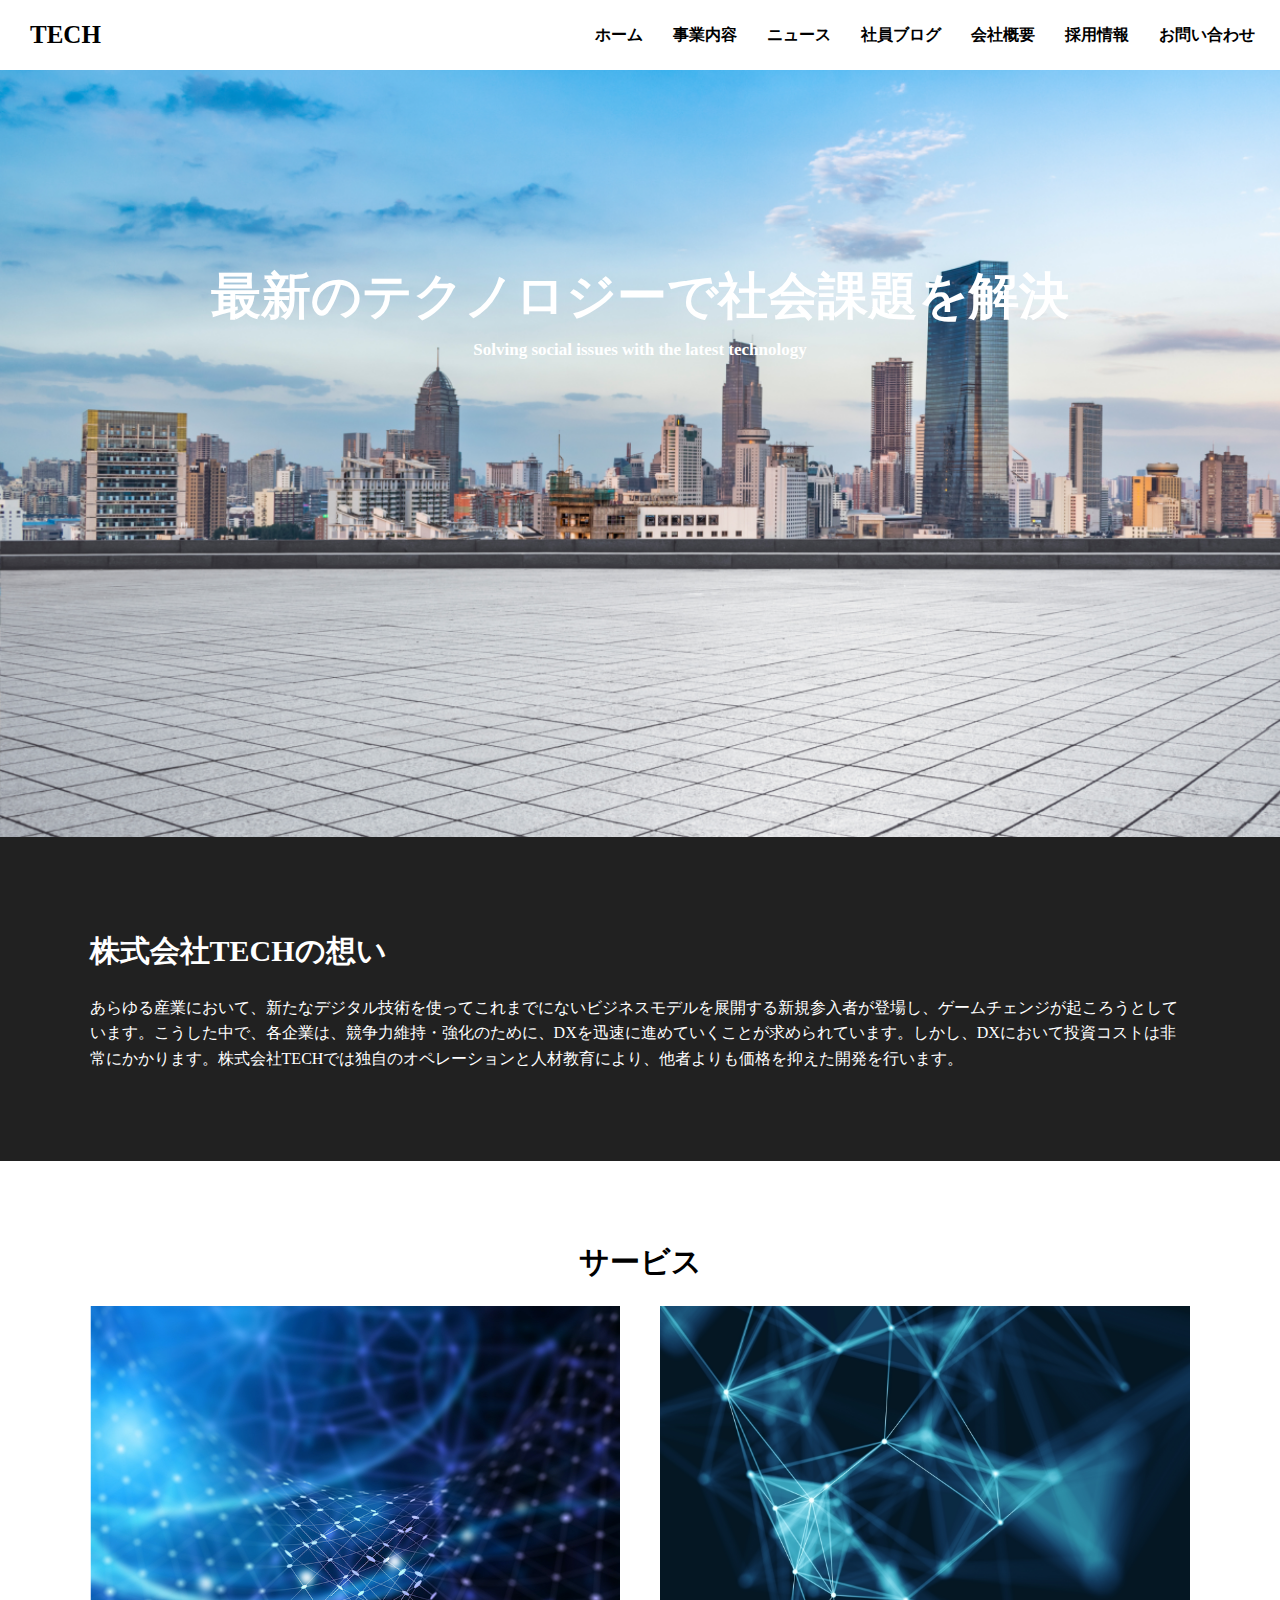
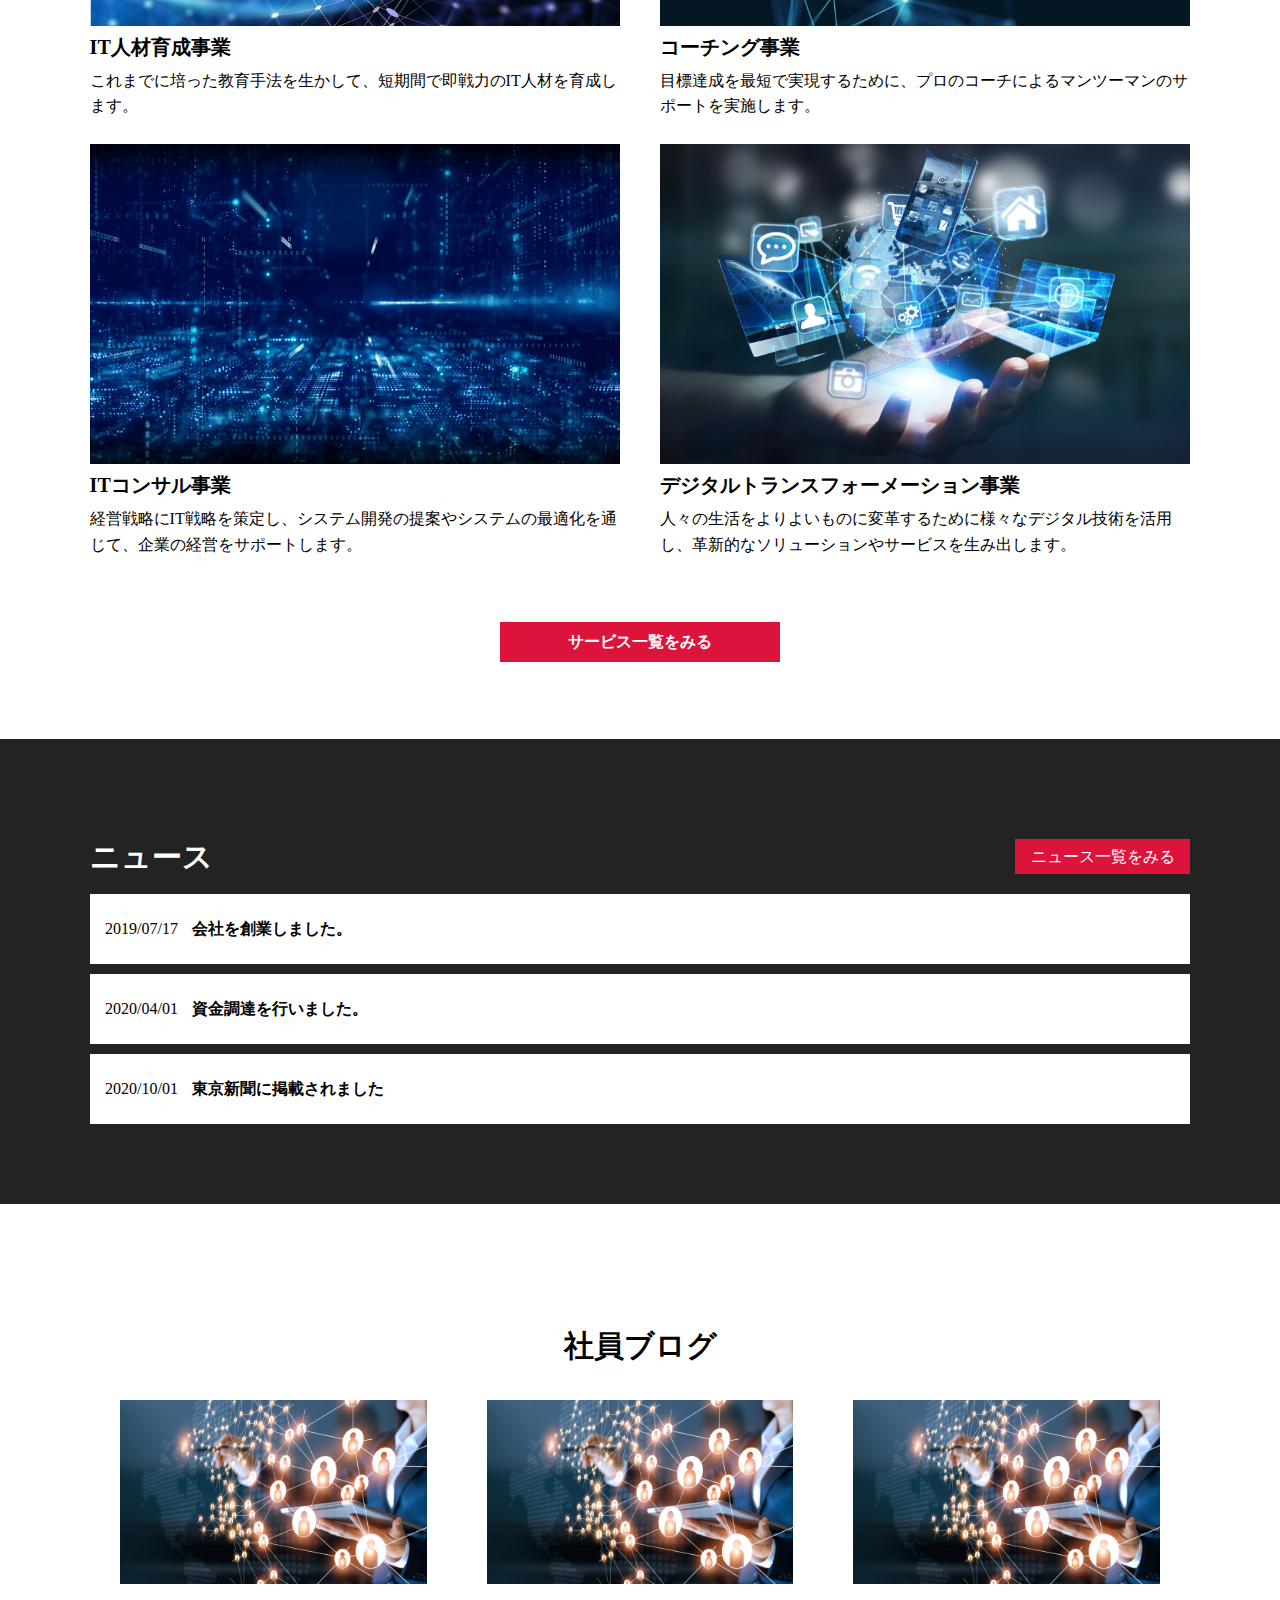
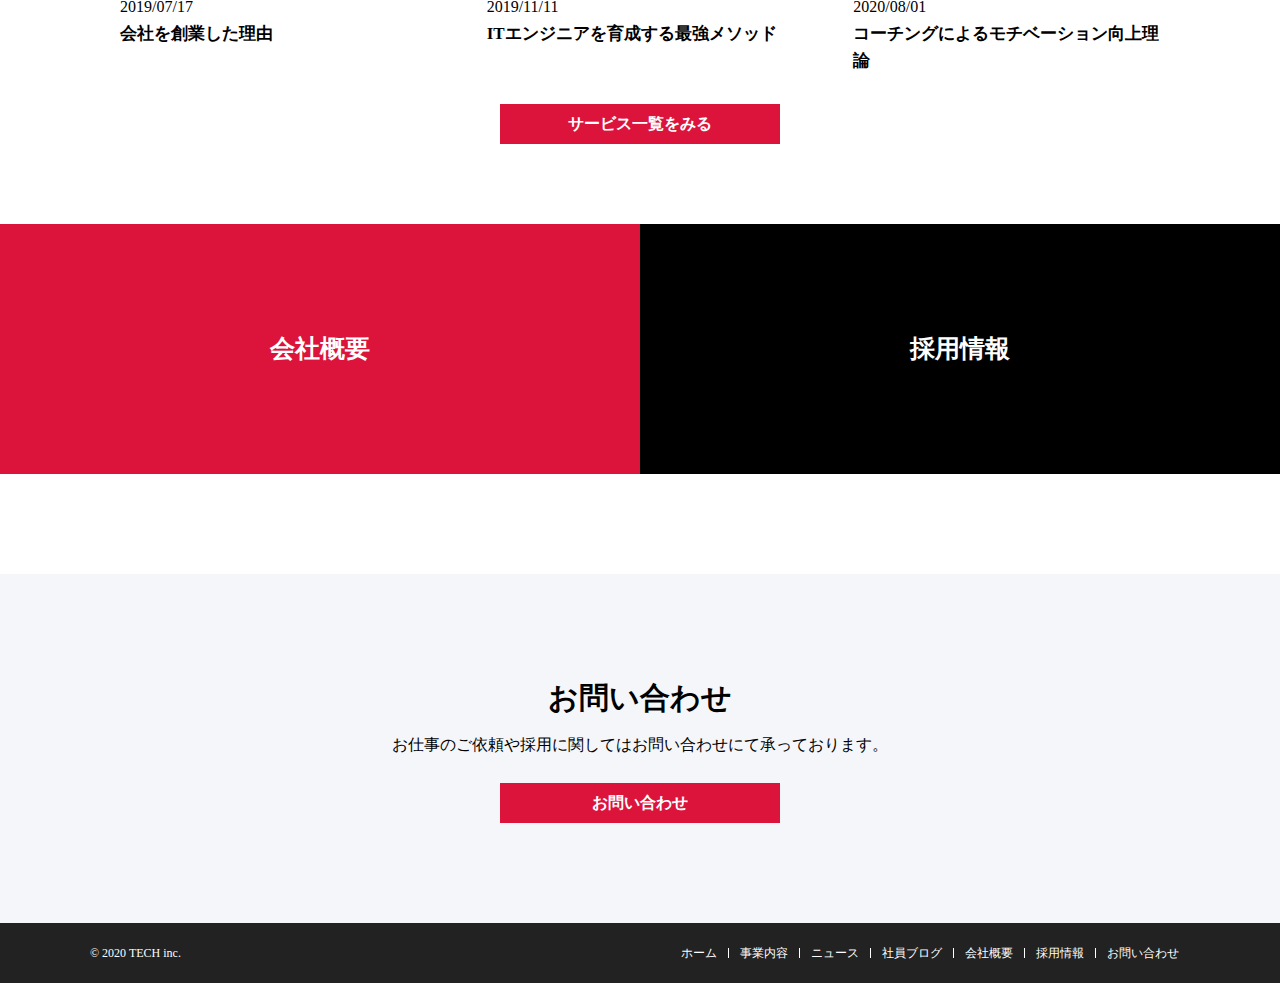
==== index.html @ 94af43d6 "first" ====
<!DOCTYPE html>
<html lang="ja">
<head>
  <meta charset="UTF-8">
  <meta http-equiv="X-UA-Compatible" content="IE=edge">
  <meta name="viewport" content="width=device-width, initial-scale=1.0">
  <title>Document</title>
  <link rel="stylesheet" href="css/index.css">
</head>
<body>
  <div id="firstview">
  <header id="topheader">
    <nav class="topheader-navi">
    <h2 class="topheader-name"><a href="index.html">TECH</a></h2>
    <ul class="topheader-list">
      <li><a href="index.html">ホーム</a></li>
      <li><a href="service.html">事業内容</a></li>
      <li><a href="news.html">ニュース</a></li>
      <li><a href="blog.html">社員ブログ</a></li>
      <li><a href="company.html">会社概要</a></li>
      <li><a href="recruit.html">採用情報</a></li>
      <li><a href="contact.html">お問い合わせ</a></li>
    </ul>
    </nav>
  </header>
  <div id="eyecatch">
    <h1 class="eyecatch-catchcopy">最新のテクノロジーで社会課題を解決
    </h1>
    <h3 class="eyecatch-catchcopyenglish">Solving social issues with the latest technology</h3>
  </div>
  </div>
  <div id="concept">
    <h1 class="concept-title">株式会社TECHの想い</h1>
    <p class="concept-detail">あらゆる産業において、新たなデジタル技術を使ってこれまでにないビジネスモデルを展開する新規参入者が登場し、ゲームチェンジが起ころうとしています。こうした中で、各企業は、競争力維持・強化のために、DXを迅速に進めていくことが求められています。しかし、DXにおいて投資コストは非常にかかります。株式会社TECHでは独自のオペレーションと人材教育により、他者よりも価格を抑えた開発を行います。</p>
  </div>
  <div id="service">
    <p class="servicetitle">サービス</p>
    <div class="service">
    <div class="service1">
      <div class="service-image service-image_first">
        <img src="img/service1.png">
        </div>
      <h2 class="service-topic">IT人材育成事業</h2>
      <p class="service-detail">これまでに培った教育手法を生かして、短期間で即戦力のIT人材を育成します。</p>
    </div>
    <div class="service1">
      <div class="service-image service-image_second">
        <img src="img/service2.png">
      </div>
      <h2 class="service-topic">コーチング事業</h2>
      <p class="sercie-detail">目標達成を最短で実現するために、プロのコーチによるマンツーマンのサポートを実施します。</p>
    </div>
   </div>
    <div class="serviceⅡ">
    <div class="service1">
      <div class="service-image service-image_third">
        <img src="img/service3.png">
      </div>
      <h2 class="service-topic">ITコンサル事業</h2>
      <p class="service-detail">
        経営戦略にIT戦略を策定し、システム開発の提案やシステムの最適化を通じて、企業の経営をサポートします。
      </p>
    </div>
    <div class="service1">
      <div class="service-image service-image_fourth">
        <img src="img/service4.png">
      </div>
      <h2 class="service-topic">デジタルトランスフォーメーション事業</h2>
      <p class="service-detail">
        人々の生活をよりよいものに変革するために様々なデジタル技術を活用し、革新的なソリューションやサービスを生み出します。
      </p>
    </div>
    </div>
    <a href="service.html"><div class="button service-button">
      サービス一覧をみる
    </div></a>
  </div>
  <div id="news">
    <div class="news-top">
      <h2 class="news-title">ニュース</h2>
      <a href="news.html"><div class="news-button">
        ニュース一覧をみる
      </div></a>
    </div>
    <a href="index.html"><div class="news-contents news-contents_first">
      <p class="contents-date">2019/07/17</p>
      <p class="contents-detail">会社を創業しました。</p>
    </div></a>
    <a href="index.html"><div class="news-contents news-contents_second">
      <p class="contents-date">2020/04/01</p>
      <p class="contents-detail">資金調達を行いました。</p>
    </div></a>
    <a href="index.html"><div class="news-contents news-contents_third">
      <p class="contents-date">2020/10/01</p>
      <p class="contents-detail">東京新聞に掲載されました</p>
    </div></a>
  </div>
  <div id="blog">
    <h1 class="blog-title">社員ブログ</h1>
    <div class="blog-contents-parent">
    <div class="blog-contents">
      <div class="blog-contents-image">
        <a href="index.html">
        <img src="img/blog.png">
      </a></div>
      <p class="blog-contents-date">2019/07/17</p>
      <h2 class="blog-contents-topic"><a href="index.html">会社を創業した理由</a></h2>
    </div>
    <div class="blog-contents">
      <div class="blog-contents-image">
        <a href="index.html">
          <img src="img/blog.png"></a>
      </div>
      <p class="blog-contents-date">2019/11/11</p>
      <h2 class="blog-contents-topic"><a href="index.html">ITエンジニアを育成する最強メソッド</a></h2>
    </div>
    <div class="blog-contents">
      <div class="blog-contents-image">
        <a href="index.html">
          <img src="img/blog.png"></a>
      </div>
      <p class="blog-contents-date">2020/08/01</p>
      <h2 class="blog-contents-topic"><a href="index.html">コーチングによるモチベーション向上理論</a></h2>
    </div>
    </div>
    <a href="blog.html"><div class="button blog-button">サービス一覧をみる</div></a>
  </div>
  <div id="morelink">
    <a href="company.html">
      <div class="morelink-company">
        <h1 class="morelink-topic">会社概要</h1>
      </div>
    </a>
    <a href="recruit.html">
      <div class="morelink-recruit">
        <h1 class="morelink-topic">採用情報</h1>
      </div>
    </a>
  </div>
  <div id="contact">
    <h1 class="contact-topic">お問い合わせ</h1>
    <p class="contact-detail">お仕事のご依頼や採用に関してはお問い合わせにて承っております。</p>
    <a href="contact.html">
      <div class="button contact-button">お問い合わせ</div>
    </a>
  </div>
  <header id="botheader">
    <p class="botheader-name">© 2020 TECH inc.</p>
    <ul class="botheader-list">
      <li><a href="index.html">ホーム</a></li>
      <li><a href="service.html">事業内容</a></li>
      <li><a href="news.html">ニュース</a></li>
      <li><a href="blog.html">社員ブログ</a></li>
      <li><a href="company.html">会社概要</a></li>
      <li><a href="recruit.html">採用情報</a></li>
      <li><a href="contact.html">お問い合わせ</a></li>
    </ul>
  </header>
  <div id="humburger">
    <span class="line1"></span>
    <span class="line2"></span>
    <span class="line3"></span>
  </div>
  
</body>
</html>
---- css/index.css ----
@charset "UTF-8";

/*
html5doctor.com Reset Stylesheet
v1.6.1
Last Updated: 2010-09-17
Author: Richard Clark - http://richclarkdesign.com
Twitter: @rich_clark
*/

html,
body,
div,
span,
object,
iframe,
h1,
h2,
h3,
h4,
h5,
h6,
p,
blockquote,
pre,
abbr,
address,
cite,
code,
del,
dfn,
em,
img,
ins,
kbd,
q,
samp,
small,
strong,
sub,
sup,
var,
b,
i,
dl,
dt,
dd,
ol,
ul,
li,
fieldset,
form,
label,
legend,
table,
caption,
tbody,
tfoot,
thead,
tr,
th,
td,
article,
aside,
canvas,
details,
figcaption,
figure,
footer,
header,
hgroup,
menu,
nav,
section,
summary,
time,
mark,
audio,
video {
  margin: 0;
  padding: 0;
  border: 0;
  outline: 0;
  font-size: 100%;
  vertical-align: baseline;
  background: transparent;
}

body {
  line-height: 1.6;
}

article,
aside,
details,
figcaption,
figure,
footer,
header,
hgroup,
menu,
nav,
section {
  display: block;
}

nav ul {
  list-style: none;
}

blockquote,
q {
  quotes: none;
}

blockquote:before,
blockquote:after,
q:before,
q:after {
  content: "";
  content: none;
}

a {
  margin: 0;
  padding: 0;
  font-size: 100%;
  vertical-align: baseline;
  background: transparent;
}

/* change colours to suit your needs */
ins {
  background-color: #ff9;
  color: #000;
  text-decoration: none;
}

/* change colours to suit your needs */
mark {
  background-color: #ff9;
  color: #000;
  font-style: italic;
  font-weight: bold;
}

del {
  text-decoration: line-through;
}

abbr[title],
dfn[title] {
  border-bottom: 1px dotted;
  cursor: help;
}

table {
  border-collapse: collapse;
  border-spacing: 0;
}

/* change border colour to suit your needs */
hr {
  display: block;
  height: 1px;
  border: 0;
  border-top: 1px solid #cccccc;
  margin: 1em 0;
  padding: 0;
}

input,
select {
  vertical-align: middle;
}
/**____________________________________**/
/**         共通のスタイル              **/
/**____________________________________**/
a {
  text-decoration: none;
  color: black;
  cursor: pointer;
}
a:hover {
  opacity: 0.6;
  transition: 0.5s;
}
.button {
  background-color: crimson;
  color: white;
  width: 280px;
  height: 40px;
  line-height: 40px;
  font-size: 16px;
  font-weight: 600;
  text-align: center;
  margin: auto;
}
.button:hover {
  opacity: 0.6;
  transition: 0.5s;
}
ul {
  list-style: none;
}
img {
  width: 100%;
  height: 100%;
  display: block;
}
body {
  font-family: "游ゴシック";
  font-weight: 500;
  height: 100%;
  width: 100%;
}
html {
  height: 100%;
}
/**________トップヘッダー______________**/
#topheader {
  height: 30px;
  width: 100%;
  line-height: 30px;
  background-color: white;
  padding: 20px;
  position: fixed;
  z-index: 200;
}
.topheader-navi{  display: flex;
  justify-content: space-between;}
.topheader-name {
  font-size: 25px;
  padding-left: 10px;
}
.topheader-list {
  display: flex;
  font-size: 16px;
  font-weight: 600;
  margin-right: 30px;
}
.topheader-list li {
  padding: 0 15px;
}
/**____________eyecatch______________**/
#firstview {
  width: 100%;
  height: 93%;
  background: url(../img/mv.png);
  background-size: cover;
}
#eyecatch {
  color: white;
  text-align: center;
  padding-top: 20%;
}
.eyecatch-catchcopy {
  font-size: 50px;
}
.eyecatch-catchcopyenglish {
  font-size: 17px;
  font-weight: 600;
}
/**__________コンセプト_______________**/
#concept {
  background-color: rgb(33, 33, 33);
  color: white;
  padding: 7%;
  margin-bottom: 6%;
}
.concept-title {
  font-size: 30px;
  padding-bottom: 20px;
}
/**___________サービス_________________**/
.servicetitle {
  font-size: 30px;
  font-weight: 600;
  text-align: center;
  margin-bottom: 20px;
}
#service {
  width: 100%;
  margin-bottom: 6%;
}
.service,
.serviceⅡ {
  display: flex;
  justify-content: space-between;
  padding: 0 7%;
}
.service1 {
  width: 530px;
  margin-bottom: 20px;
}
.service-topic,
.service-detail,
.service-image {
  padding-bottom: 5px;
}
.service-topic {
  font-size: 20px;
}
.service-image {
  width: 100%;
  height: 320px;
}
.service-button {
  margin-top: 40px;
}
/**______________ニュース______________**/
#news {
  background-color: rgb(35, 35, 35);
  padding: 80px 90px;
  margin-bottom: 3%;
}
.news-title {
  color: white;
  font-size: 30px;
  line-height: 35px;
}
.news-button {
  height: 35px;
  line-height: 35px;
  width: 175px;
  text-align: center;
  background-color: crimson;
  color: white;
}
.newsbutton,
.news-contents:hover {
  opacity: 0.6;
  transition: 0.5s;
}
.news-top {
  display: flex;
  justify-content: space-between;
  margin: 20px 0;
}
.news-contents {
  background-color: white;
  line-height: 70px;
  margin-top: 10px;
  padding: 0 15px;
}
.contents-date,
.contents-detail {
  display: inline-block;
}
.contents-detail {
  font-weight: 600;
  padding-left: 10px;
}
/**______________ブログ________________**/
#blog {
  padding: 80px 90px;
}
.blog-title {
  font-size: 30px;
  text-align: center;
}
.blog-contents-parent {
  display: flex;
  justify-content: space-between;
}
.blog-contents {
  padding: 10px;
  margin: 20px;
}
.blog-contents-image :hover {
  opacity: 0.6;
  transition: 0.5s;
}
.blog-contents-date {
  margin-top: 10px;
}
.blog-contents-topic {
  font-size: 17px;
}
/**______________morelink______________**/
#morelink {
  display: flex;
  margin-bottom: 100px;
}
.morelink-company,
.morelink-recruit {
  color: white;
  text-align: center;
}
#morelink a {
  display: block;
  width: 50%;
}
.morelink-company {
  background-color: crimson;
}
.morelink-recruit {
  background-color: black;
}
.morelink-topic {
  font-size: 25px;
  line-height: 250px;
  color: white;
}
/**______________contact_______________**/
#contact {
  background-color: rgb(245, 246, 249);
  padding: 100px 0;
  text-align: center;
}
.contact-topic {
  font-size: 30px;
}
.contact-topic {
  margin-bottom: 10px;
}
.contact-detail {
  margin-bottom: 25px;
}
/**______________ボットヘッダー_________**/
#botheader {
  display: flex;
  justify-content: space-between;
  font-size: 12px;
  line-height: 10px;
  padding: 25px 90px;
  background-color: rgb(34, 34, 34);
  color: white;
}
.border-name{font-weight: 200;}
.botheader-list {
  display: flex;
}
.botheader-list li {
  border-left: white solid 1px;
  padding: 0 11px;}
.botheader-list li:first-child {
  border-left-style: none;
}
.botheader-list a {
  color: white;}
/**_____________レスポンシブデザイン_________**/
@media screen and (max-width : 768px){
body{width: 100%;}
/**_____________ハンバーガーメニュー_________**/
#humburger{width: 50px;
           height: 50px;
           position: fixed;
           top: 10px;
           right: 40px;
           z-index: 400;}
#humburger span {display: block;
                  width: 40px;
                  height: 4px;
                  background-color: black;
                  position: fixed;
                  right: 40px;}
.line1{top: 20px;}
.line2{top: 35px;}
.line3{top: 50px;}
#humburger:active .line1{transform: 
translateY(13px) rotate(-315deg);}
#humburger:active .line2{opacity: 0;}
#humburger:active .line3{transform: translateY(-18px) rotate(315deg);}
.topheader-list{display: none;}
/**____________eyecatch____________________**/
#eyecatch{padding: 20% 5%;}
/**____________concept_____________________**/
#concept{padding: none;}
/**____________service____________**/
#service{margin: 80px auto 80px;}
.service,.serviceⅡ{flex-wrap: wrap;}
.service1{width: 100%;}
.service-button{margin: 20px auto ;}
/**____________news________________**/
#news{padding: 80px 20px;}
/**___________blog_______________**/
#blog{padding: 80px 20px;}
.blog-contents{width: 100%;
               margin: 0px;}
.blog-contents-parent{flex-wrap: wrap;
margin-bottom: 30px;}
/**____________botheader__________**/
#botheader{font-size: 12px;
           align-items: center;
            padding:20px 50px ;}
.botheader-name{text-align: center;}
.botheader-list{display: block;
                text-align: center;
                padding-right: 100px;}
.botheader-list li{border-style: none;}
.botheader-name,.botheader-list li{padding: 10px;}

}
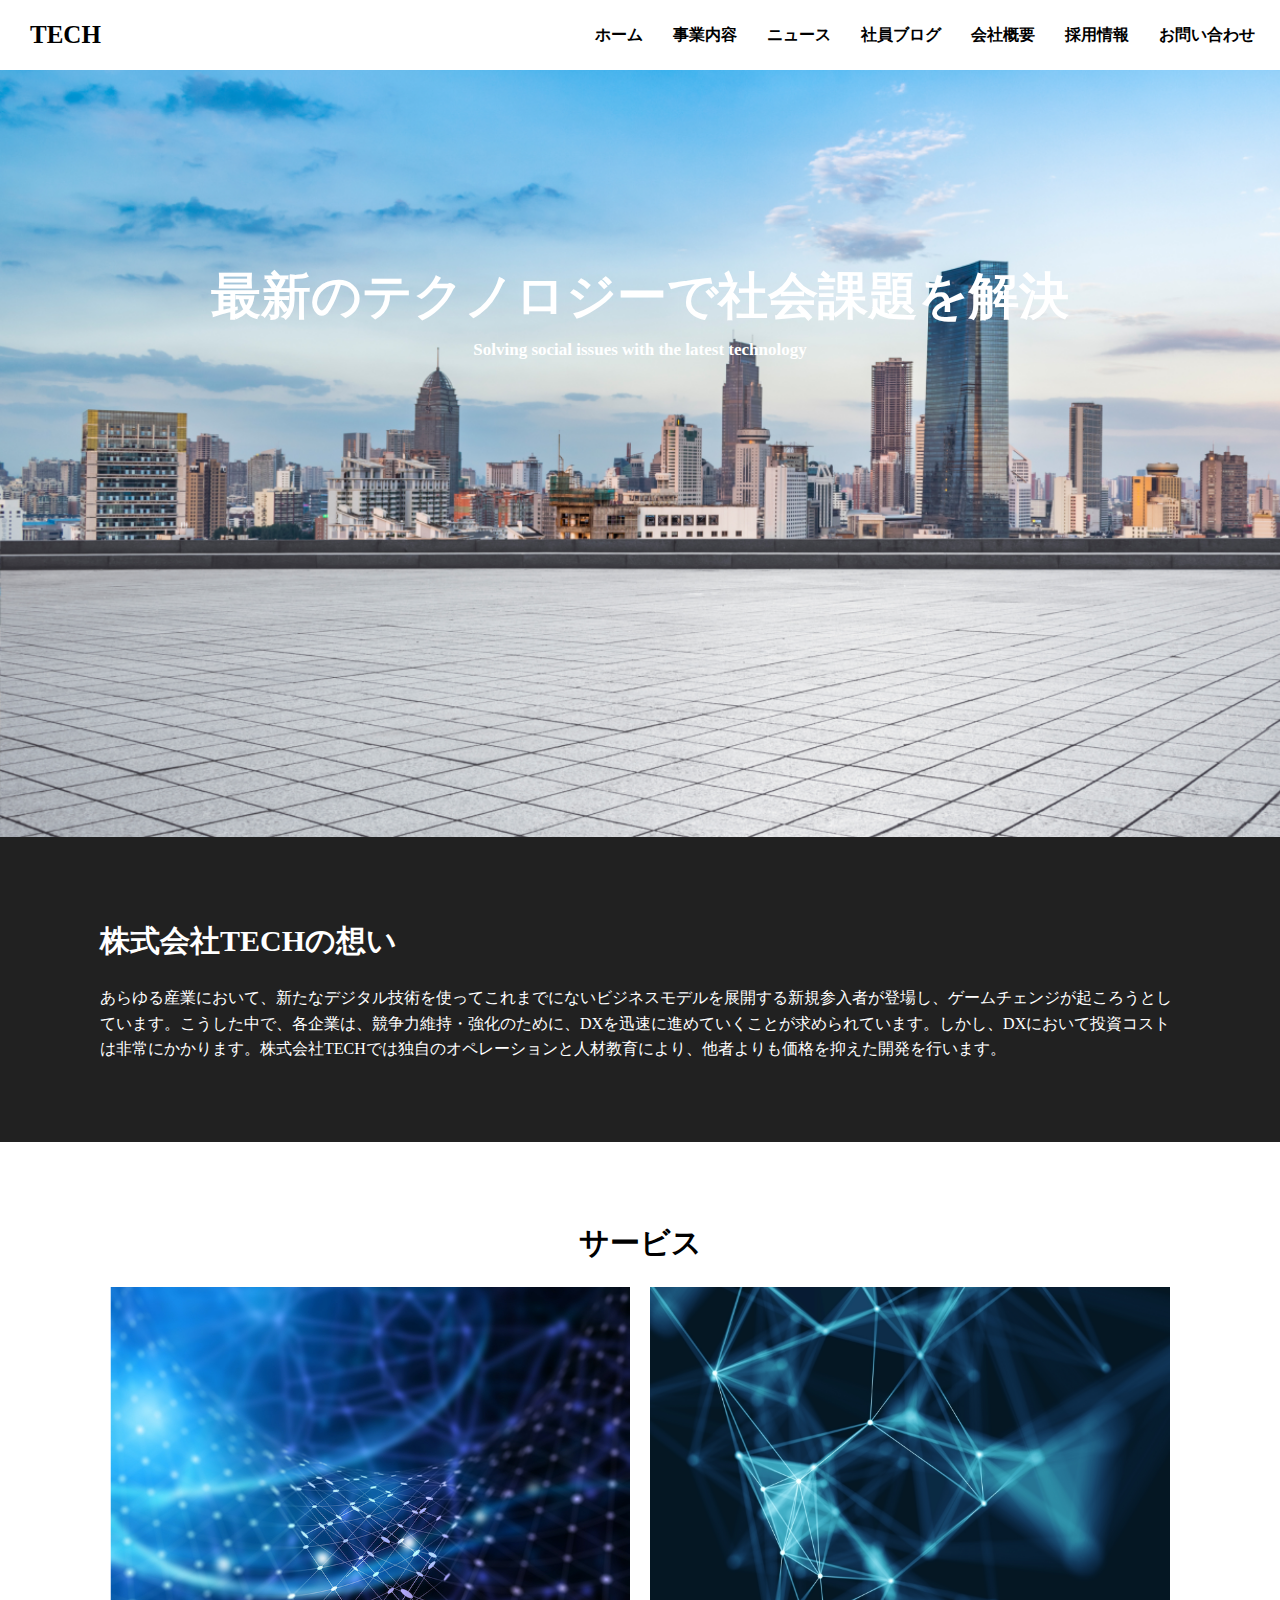
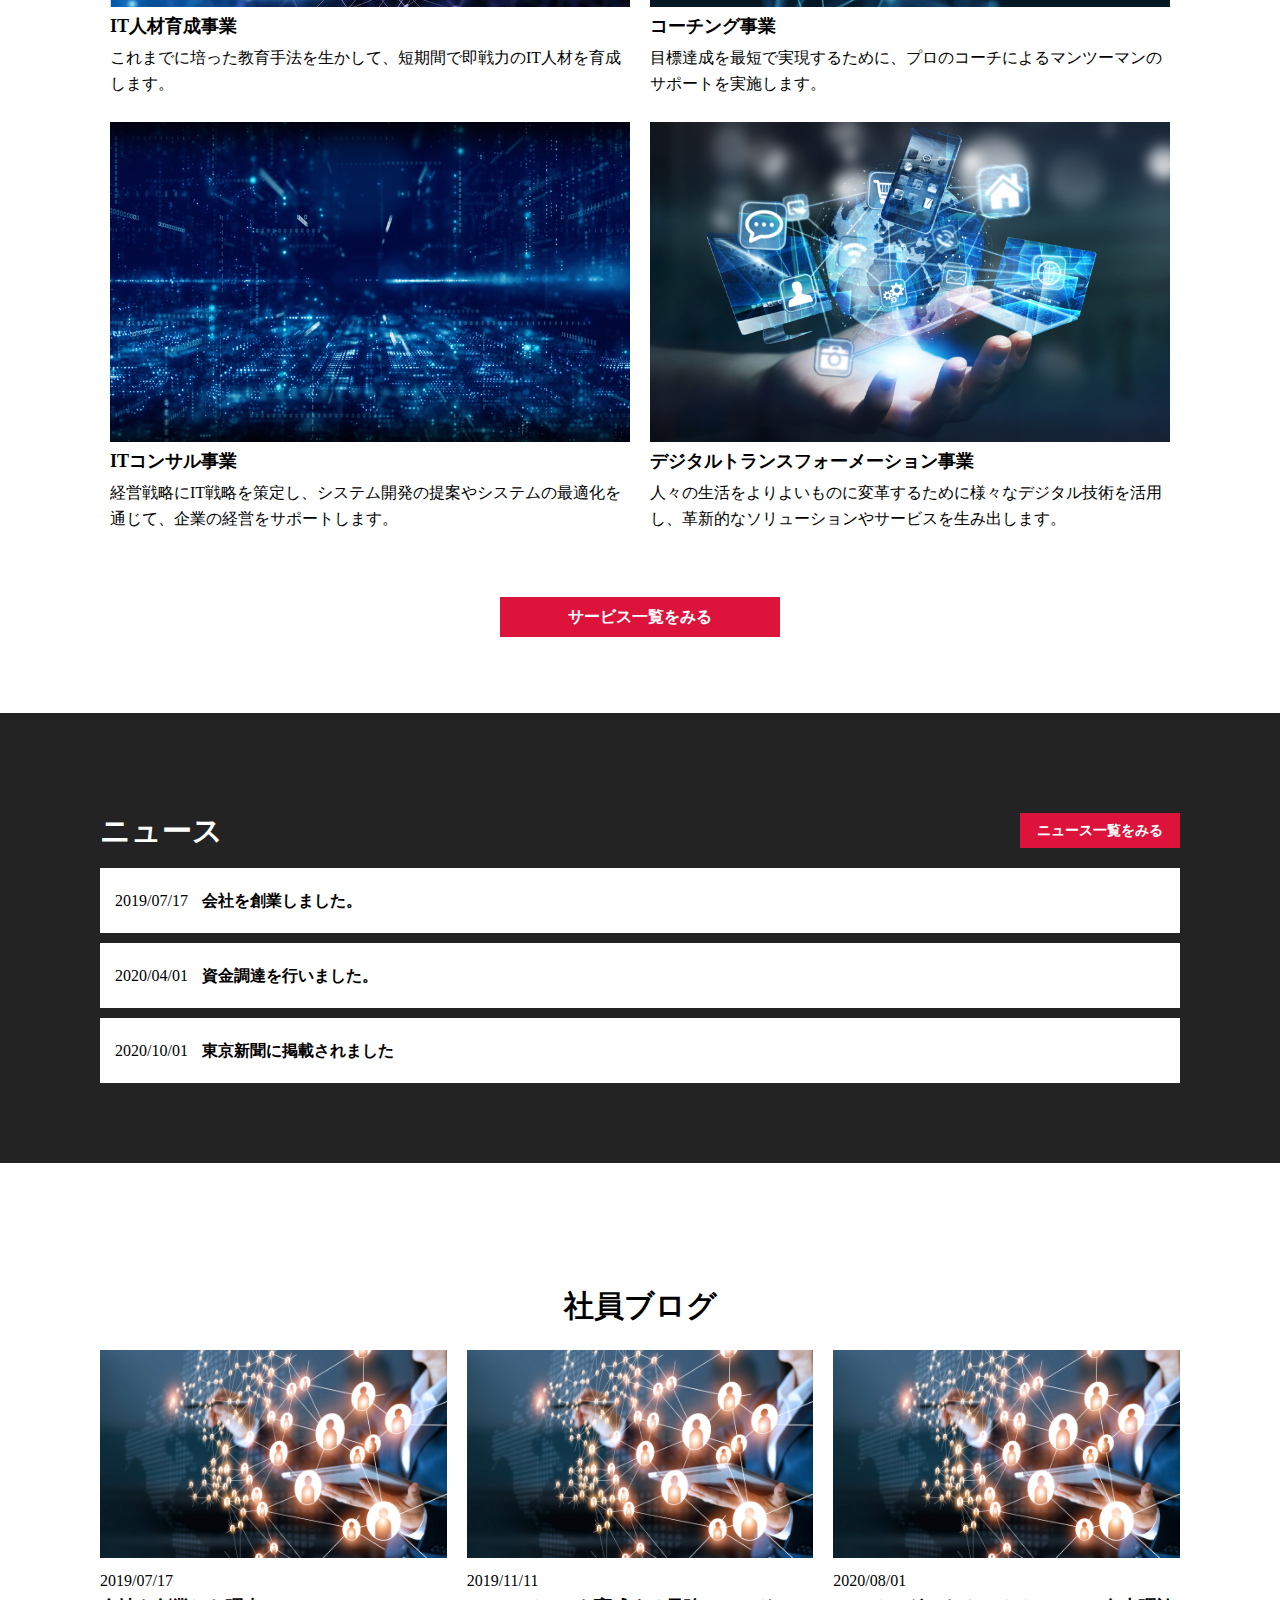
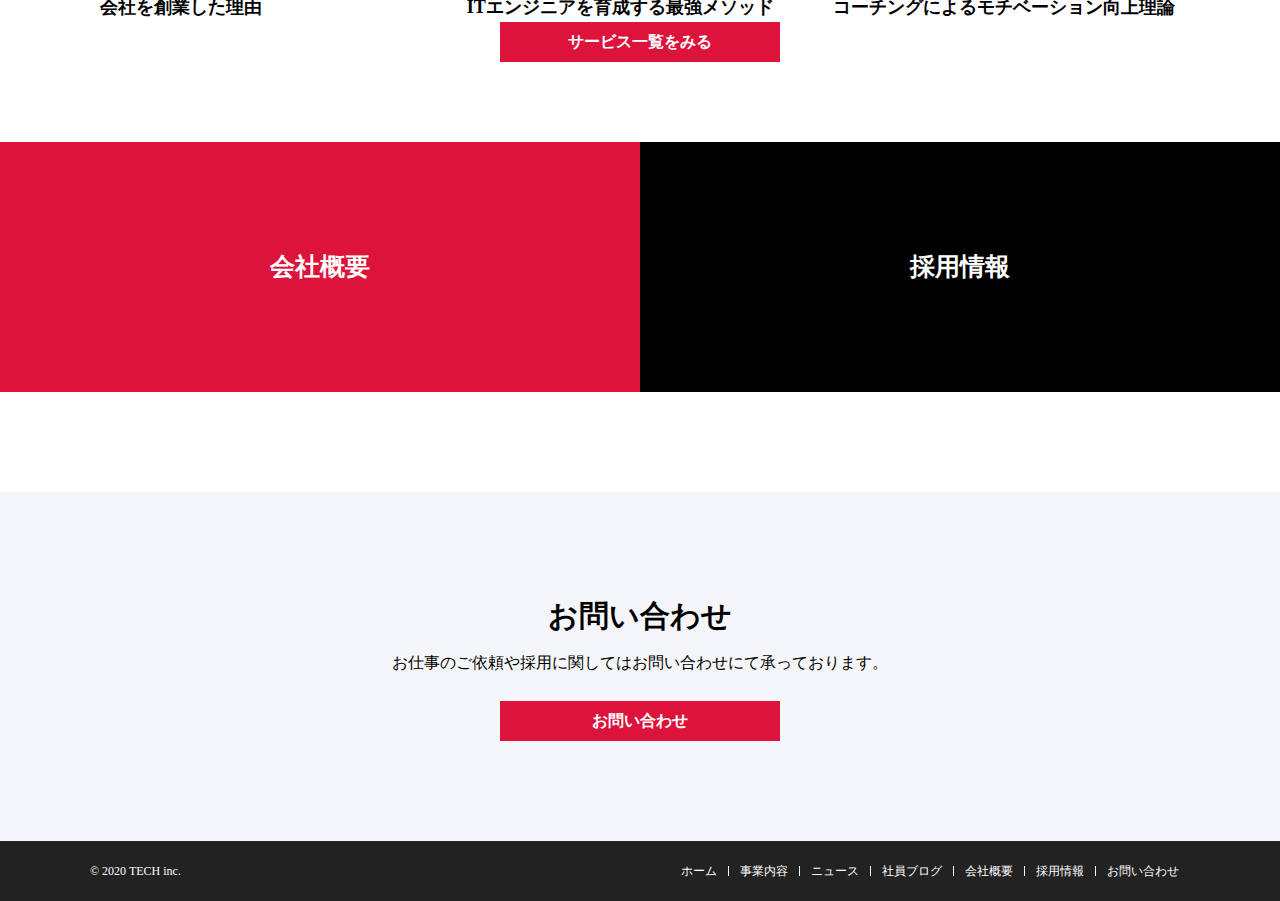
==== commit d5a6ff4c: "202102121700" ====
--- a/index.html
+++ b/index.html
@@ -30,8 +30,10 @@
   </div>
   </div>
   <div id="concept">
+    <div class="concept">
     <h1 class="concept-title">株式会社TECHの想い</h1>
     <p class="concept-detail">あらゆる産業において、新たなデジタル技術を使ってこれまでにないビジネスモデルを展開する新規参入者が登場し、ゲームチェンジが起ころうとしています。こうした中で、各企業は、競争力維持・強化のために、DXを迅速に進めていくことが求められています。しかし、DXにおいて投資コストは非常にかかります。株式会社TECHでは独自のオペレーションと人材教育により、他者よりも価格を抑えた開発を行います。</p>
+    </div>
   </div>
   <div id="service">
     <p class="servicetitle">サービス</p>
@@ -76,26 +78,29 @@
     </div></a>
   </div>
   <div id="news">
+    <div class="news">
     <div class="news-top">
       <h2 class="news-title">ニュース</h2>
       <a href="news.html"><div class="news-button">
         ニュース一覧をみる
       </div></a>
     </div>
-    <a href="index.html"><div class="news-contents news-contents_first">
+    <a href="news.html"><div class="news-contents news-contents_first">
       <p class="contents-date">2019/07/17</p>
       <p class="contents-detail">会社を創業しました。</p>
     </div></a>
-    <a href="index.html"><div class="news-contents news-contents_second">
+    <a href="news.html"><div class="news-contents news-contents_second">
       <p class="contents-date">2020/04/01</p>
       <p class="contents-detail">資金調達を行いました。</p>
     </div></a>
-    <a href="index.html"><div class="news-contents news-contents_third">
+    <a href="news.html"><div class="news-contents news-contents_third">
       <p class="contents-date">2020/10/01</p>
       <p class="contents-detail">東京新聞に掲載されました</p>
     </div></a>
+    </div>
   </div>
   <div id="blog">
+    <div class="blog">
     <h1 class="blog-title">社員ブログ</h1>
     <div class="blog-contents-parent">
     <div class="blog-contents">
@@ -124,6 +129,7 @@
     </div>
     </div>
     <a href="blog.html"><div class="button blog-button">サービス一覧をみる</div></a>
+  </div>
   </div>
   <div id="morelink">
     <a href="company.html">
@@ -156,10 +162,24 @@
       <li><a href="contact.html">お問い合わせ</a></li>
     </ul>
   </header>
-  <div id="humburger">
-    <span class="line1"></span>
-    <span class="line2"></span>
-    <span class="line3"></span>
+  <div id="hamburger">
+    <input type="checkbox" id="checkburger" class="burgercheck">
+    <input type="checkbox" id="checkburger_hidden" class="burgercheck">
+    <label for="checkburger" class="hamburger-icon">
+      <span class="line1"></span>
+      <span class="line2"></span>
+      <span class="line3"></span></label>
+    <nav class="hiddencontent">
+      <ul class="hiddencontent-list">
+        <li><a href="index.html">ホーム</a></li>
+        <li><a href="service.html">事業内容</a></li>
+        <li><a href="news.html">ニュース</a></li>
+        <li><a href="blog.html">社員ブログ</a></li>
+        <li><a href="company.html">会社概要</a></li>
+        <li><a href="recruit.html">採用情報</a></li>
+        <li><a href="contact.html">お問い合わせ</a></li>
+      </ul>
+    </nav>
   </div>
   
 </body>
--- a/css/index.css
+++ b/css/index.css
@@ -219,22 +219,24 @@
 }
 /**________トップヘッダー______________**/
 #topheader {
-  height: 30px;
+  height: 70px;
   width: 100%;
-  line-height: 30px;
   background-color: white;
-  padding: 20px;
+  padding: 0 20px;
   position: fixed;
   z-index: 200;
 }
 .topheader-navi{  display: flex;
-  justify-content: space-between;}
+  justify-content: space-between;
+  align-items: center;
+  height: 70px;}
 .topheader-name {
   font-size: 25px;
   padding-left: 10px;
 }
 .topheader-list {
   display: flex;
+  align-items: center;
   font-size: 16px;
   font-weight: 600;
   margin-right: 30px;
@@ -265,9 +267,11 @@
 #concept {
   background-color: rgb(33, 33, 33);
   color: white;
-  padding: 7%;
+  padding: 80px 0;
   margin-bottom: 6%;
 }
+.concept{width: 1080px;
+         margin: auto;}
 .concept-title {
   font-size: 30px;
   padding-bottom: 20px;
@@ -280,18 +284,18 @@
   margin-bottom: 20px;
 }
 #service {
-  width: 100%;
   margin-bottom: 6%;
 }
 .service,
 .serviceⅡ {
   display: flex;
   justify-content: space-between;
-  padding: 0 7%;
+  width: 1080px;
+  margin: auto;
 }
 .service1 {
   width: 530px;
-  margin-bottom: 20px;
+  margin: 0 10px 20px 10px;
 }
 .service-topic,
 .service-detail,
@@ -299,7 +303,7 @@
   padding-bottom: 5px;
 }
 .service-topic {
-  font-size: 20px;
+  font-size: 18px;
 }
 .service-image {
   width: 100%;
@@ -311,9 +315,11 @@
 /**______________ニュース______________**/
 #news {
   background-color: rgb(35, 35, 35);
-  padding: 80px 90px;
   margin-bottom: 3%;
-}
+  padding: 80px 0;
+}
+.news{width: 1080px;
+  margin: auto;}
 .news-title {
   color: white;
   font-size: 30px;
@@ -322,7 +328,9 @@
 .news-button {
   height: 35px;
   line-height: 35px;
-  width: 175px;
+  width: 160px;
+  font-size: 14px;
+  font-weight: 600;
   text-align: center;
   background-color: crimson;
   color: white;
@@ -339,7 +347,7 @@
 }
 .news-contents {
   background-color: white;
-  line-height: 70px;
+  line-height: 65px;
   margin-top: 10px;
   padding: 0 15px;
 }
@@ -353,20 +361,24 @@
 }
 /**______________ブログ________________**/
 #blog {
-  padding: 80px 90px;
-}
+  padding: 80px 0
+}
+.blog{width: 1100px;
+      margin : auto;}
 .blog-title {
   font-size: 30px;
   text-align: center;
+  margin-bottom: 20px;
 }
 .blog-contents-parent {
   display: flex;
   justify-content: space-between;
 }
 .blog-contents {
-  padding: 10px;
-  margin: 20px;
-}
+  width: 450px;
+  margin: 0 10px;
+}
+.blog-contents-topic a{font-size: 18px;}
 .blog-contents-image :hover {
   opacity: 0.6;
   transition: 0.5s;
@@ -439,45 +451,93 @@
 }
 .botheader-list a {
   color: white;}
+/**______________________hamburger______________**/
+#hamburger{display: none;}
 /**_____________レスポンシブデザイン_________**/
 @media screen and (max-width : 768px){
 body{width: 100%;}
 /**_____________ハンバーガーメニュー_________**/
-#humburger{width: 50px;
+.hamburger-icon{width: 50px;
            height: 50px;
            position: fixed;
            top: 10px;
-           right: 40px;
+           right: 30px;;
            z-index: 400;}
-#humburger span {display: block;
+.hamburger-icon span {display: block;
                   width: 40px;
                   height: 4px;
                   background-color: black;
-                  position: fixed;
-                  right: 40px;}
-.line1{top: 20px;}
-.line2{top: 35px;}
-.line3{top: 50px;}
-#humburger:active .line1{transform: 
-translateY(13px) rotate(-315deg);}
-#humburger:active .line2{opacity: 0;}
-#humburger:active .line3{transform: translateY(-18px) rotate(315deg);}
+                  position: absolute;}
+.line1{top: 10px;}
+.line2{top: 25px;}
+.line3{top: 40px;}
+#checkburger:checked ~.hamburger-icon span{transition: 0.5s;}
+#checkburger:checked ~.hamburger-icon .line1{transform: 
+translateY(13px) rotate(-45deg);}
+#checkburger:checked ~.hamburger-icon .line2{opacity: 0;}
+#checkburger:checked ~.hamburger-icon .line3{transform: translateY(-17px) rotate(45deg);}
+#checkburger:checked ~.hiddencontent{left: 0px;
+transition: 1s;}
+#checkburger:checked ~#checkburger_hidden{z-index: 1200;}
+#checkburger_hidden:checked ~.hiddencontent{left: -1000px;;
+transition: 1s;}
+#checkburger_hidden:checked ~#checkburger:checked ~.hamburger-icon span{transition: 0.5s;}
+#checkburger_hidden:checked ~.hamburger-icon .line1{transform: 
+translateY(0px) rotate(0deg);}
+#checkburger_hidden:checked ~.hamburger-icon .line2{opacity: 1;}
+#checkburger_hidden:checked ~.hamburger-icon .line3{transform: translateY(0px) rotate(0deg);}
 .topheader-list{display: none;}
+.burgercheck{position: fixed;
+  cursor: pointer;
+  opacity: 0;
+  top: 10px;
+  right: 30px;
+  width: 50px;
+  height: 50px;}
+#checkburger{z-index: 1000;}
+#checkburger_hidden{z-index: 0;}
+.hiddencontent{width: 100%;
+               height: 100%;
+                text-align: center;
+                position: fixed;
+                font-weight: 600;
+                top: 0px;
+                left: -1000px;
+                background-color: white;
+                z-index: 300;}
+.hiddencontent a{color:royalblue;
+                 font-weight: 500;
+                 font-size: 18px;}
+.hiddencontent-list li{margin: 40px;}
+.hiddencontent-list li:first-child{margin-top: 60px;}
 /**____________eyecatch____________________**/
 #eyecatch{padding: 20% 5%;}
 /**____________concept_____________________**/
-#concept{padding: none;}
+#concept{width: 100%;}
+.concept{width: 85%;}
 /**____________service____________**/
-#service{margin: 80px auto 80px;}
-.service,.serviceⅡ{flex-wrap: wrap;}
-.service1{width: 100%;}
+#service{margin: 80px auto 80px;
+width: 100%;}
+.service,.serviceⅡ{flex-wrap: wrap;
+                    width: 100%;}
+.service-image{height: auto;}
+.service1{width: 85%;
+          margin: auto;
+          margin-bottom: 20px;}
 .service-button{margin: 20px auto ;}
+.service-topic{padding-bottom:0px ;}
+
 /**____________news________________**/
-#news{padding: 80px 20px;}
+#news{width: 100%;}
+.news{width: 85%;}
+.news-contents{font-size: 14px;
+               line-height: 40px;}
 /**___________blog_______________**/
-#blog{padding: 80px 20px;}
-.blog-contents{width: 100%;
-               margin: 0px;}
+#blog{width: 100%;}
+.blog{width: 100%;}
+.blog-contents{width: 85%;
+               margin: auto}
+.blog-contents-image{width: 100%;}
 .blog-contents-parent{flex-wrap: wrap;
 margin-bottom: 30px;}
 /**____________botheader__________**/
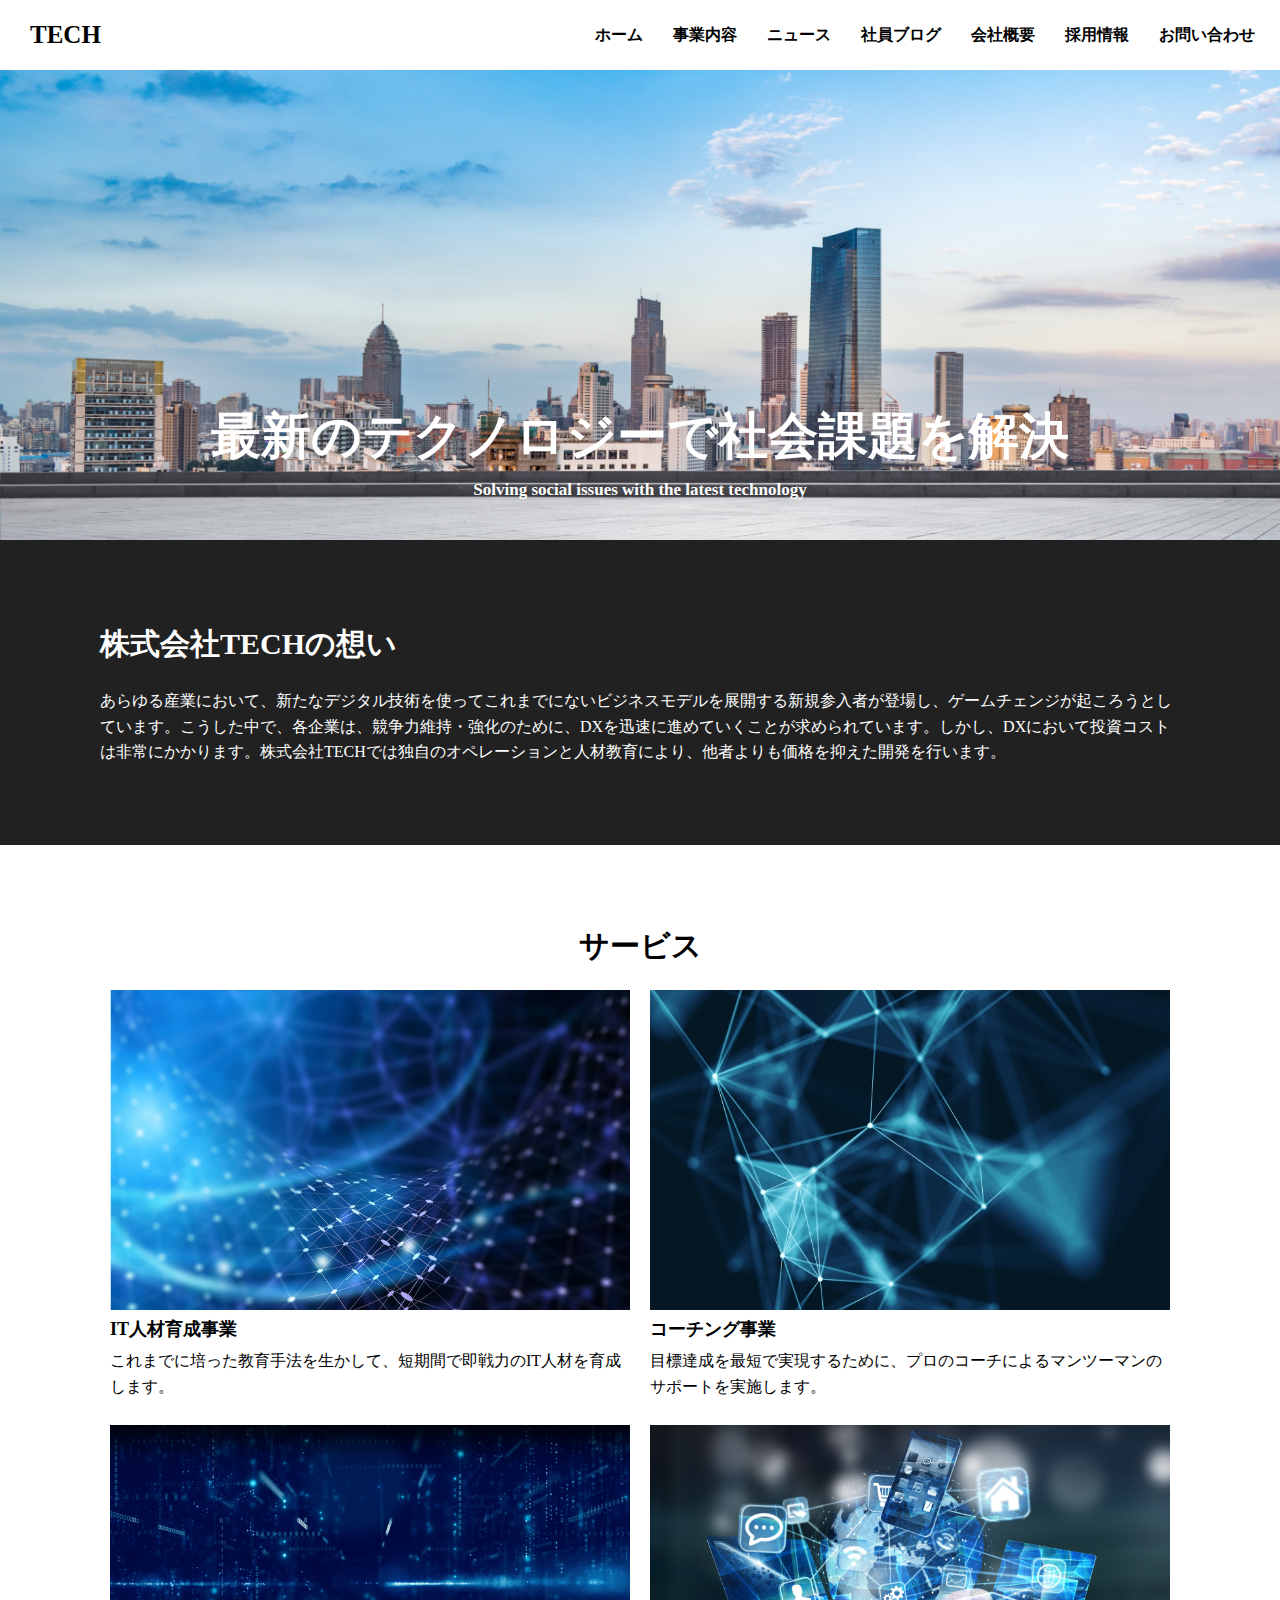
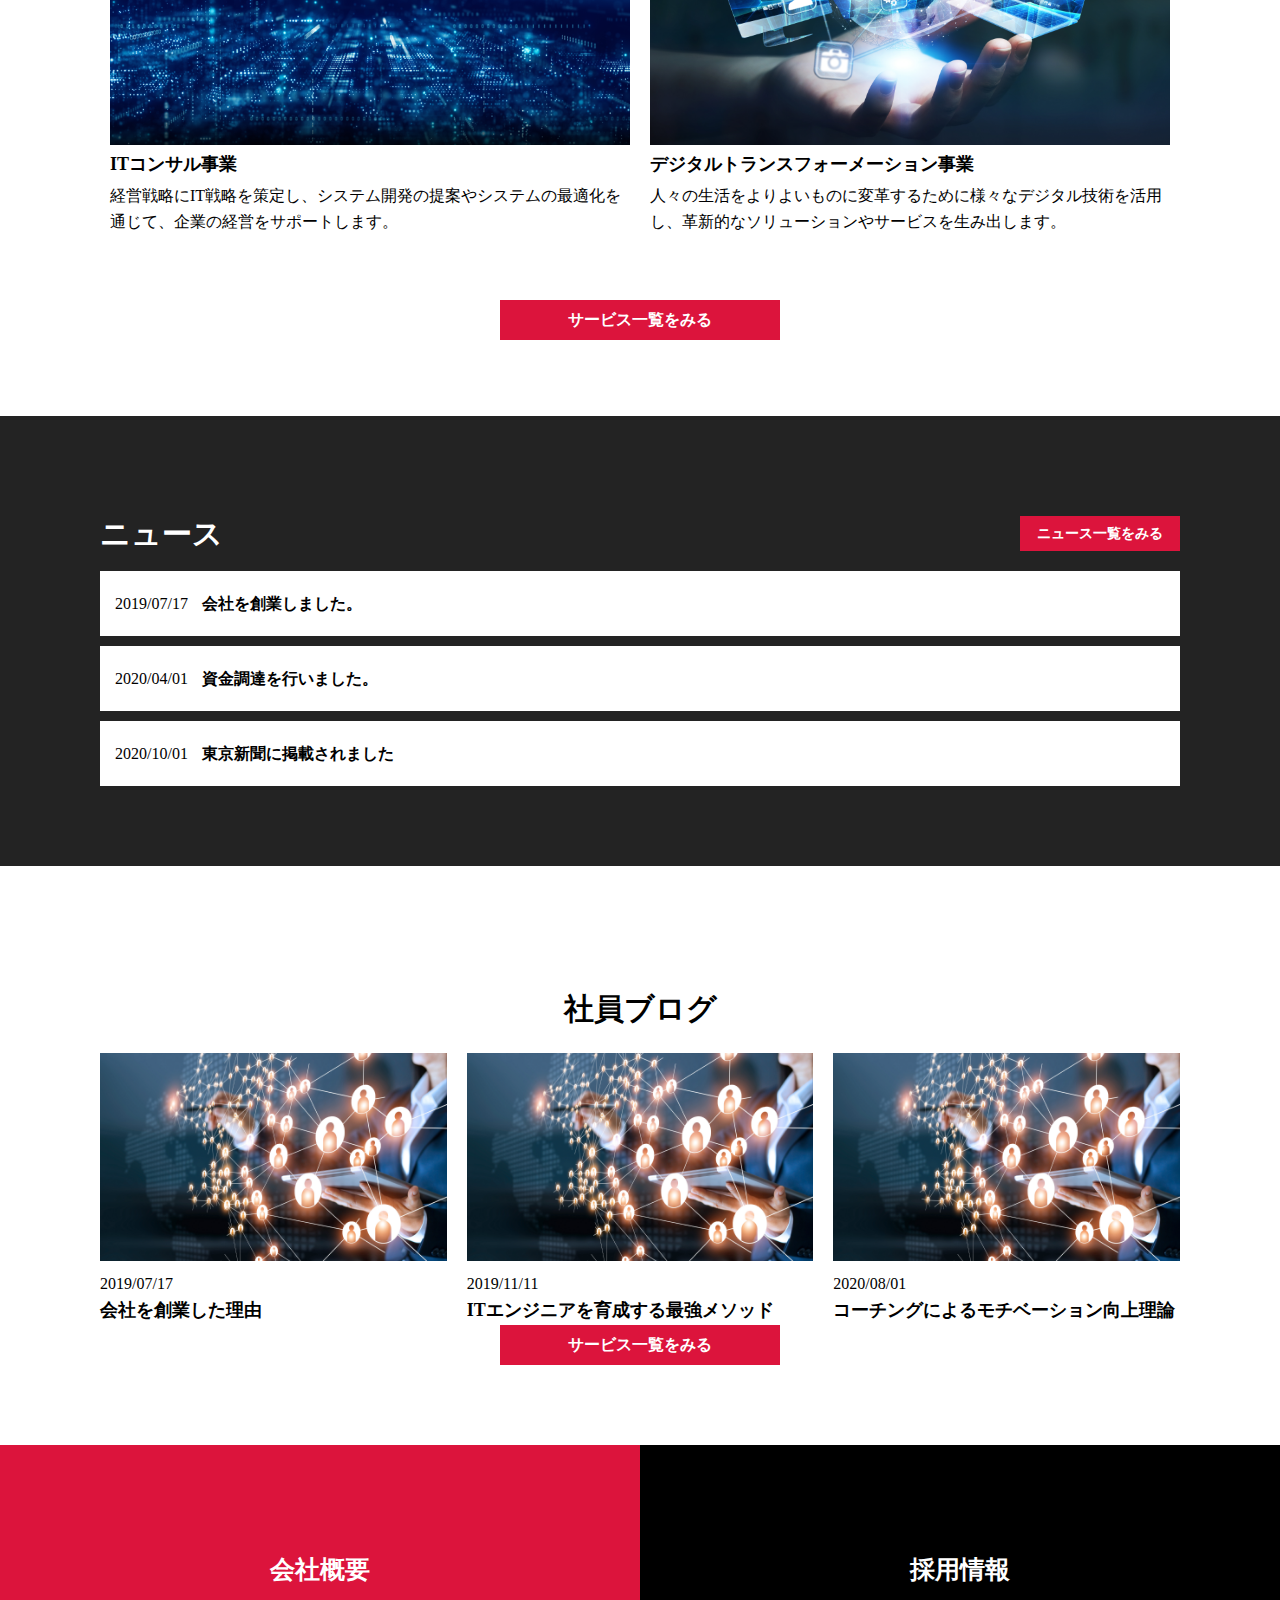
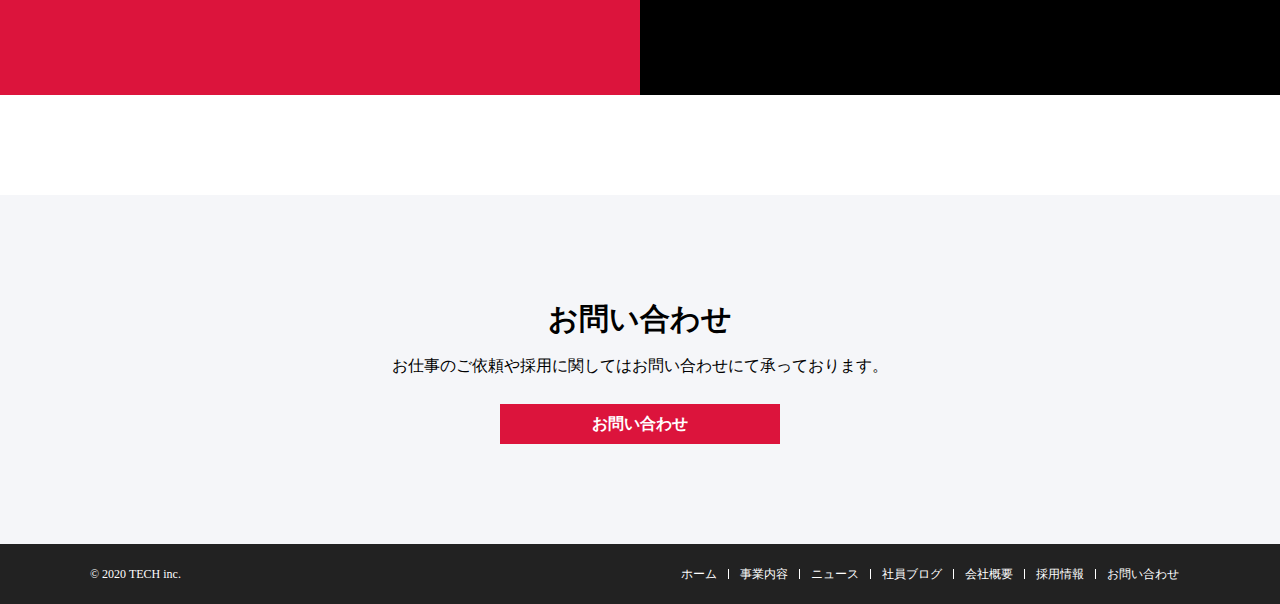
==== commit ce909af3: "修正版" ====
--- a/index.html
+++ b/index.html
@@ -24,9 +24,11 @@
     </nav>
   </header>
   <div id="eyecatch">
+    <div class="eyecatch">
     <h1 class="eyecatch-catchcopy">最新のテクノロジーで社会課題を解決
     </h1>
     <h3 class="eyecatch-catchcopyenglish">Solving social issues with the latest technology</h3>
+    </div>
   </div>
   </div>
   <div id="concept">
--- a/css/index.css
+++ b/css/index.css
@@ -247,15 +247,18 @@
 /**____________eyecatch______________**/
 #firstview {
   width: 100%;
-  height: 93%;
+  height: 540px;
   background: url(../img/mv.png);
   background-size: cover;
 }
 #eyecatch {
   color: white;
   text-align: center;
-  padding-top: 20%;
-}
+}
+.eyecatch{width: 100%;
+          position: absolute;
+          top: 50%; left: 50%;
+          transform: translate(-50%,-50%);}
 .eyecatch-catchcopy {
   font-size: 50px;
 }
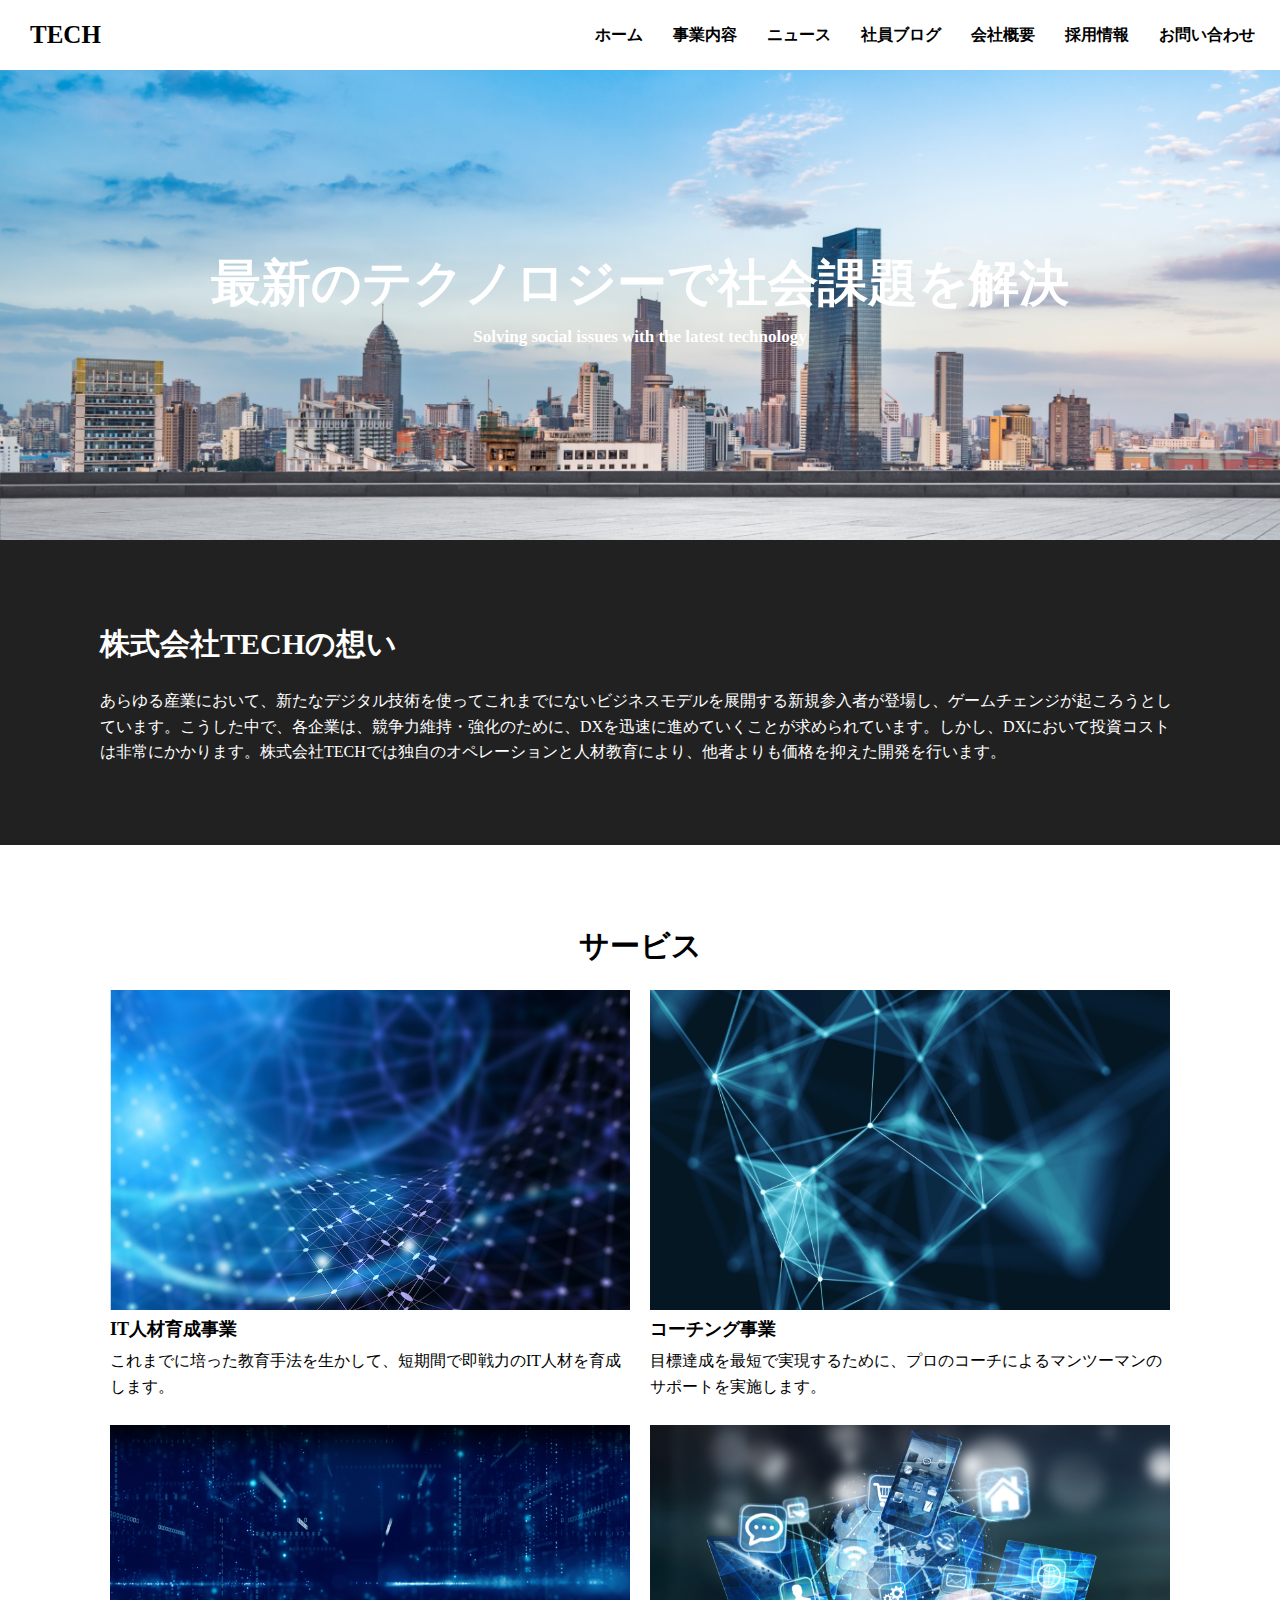
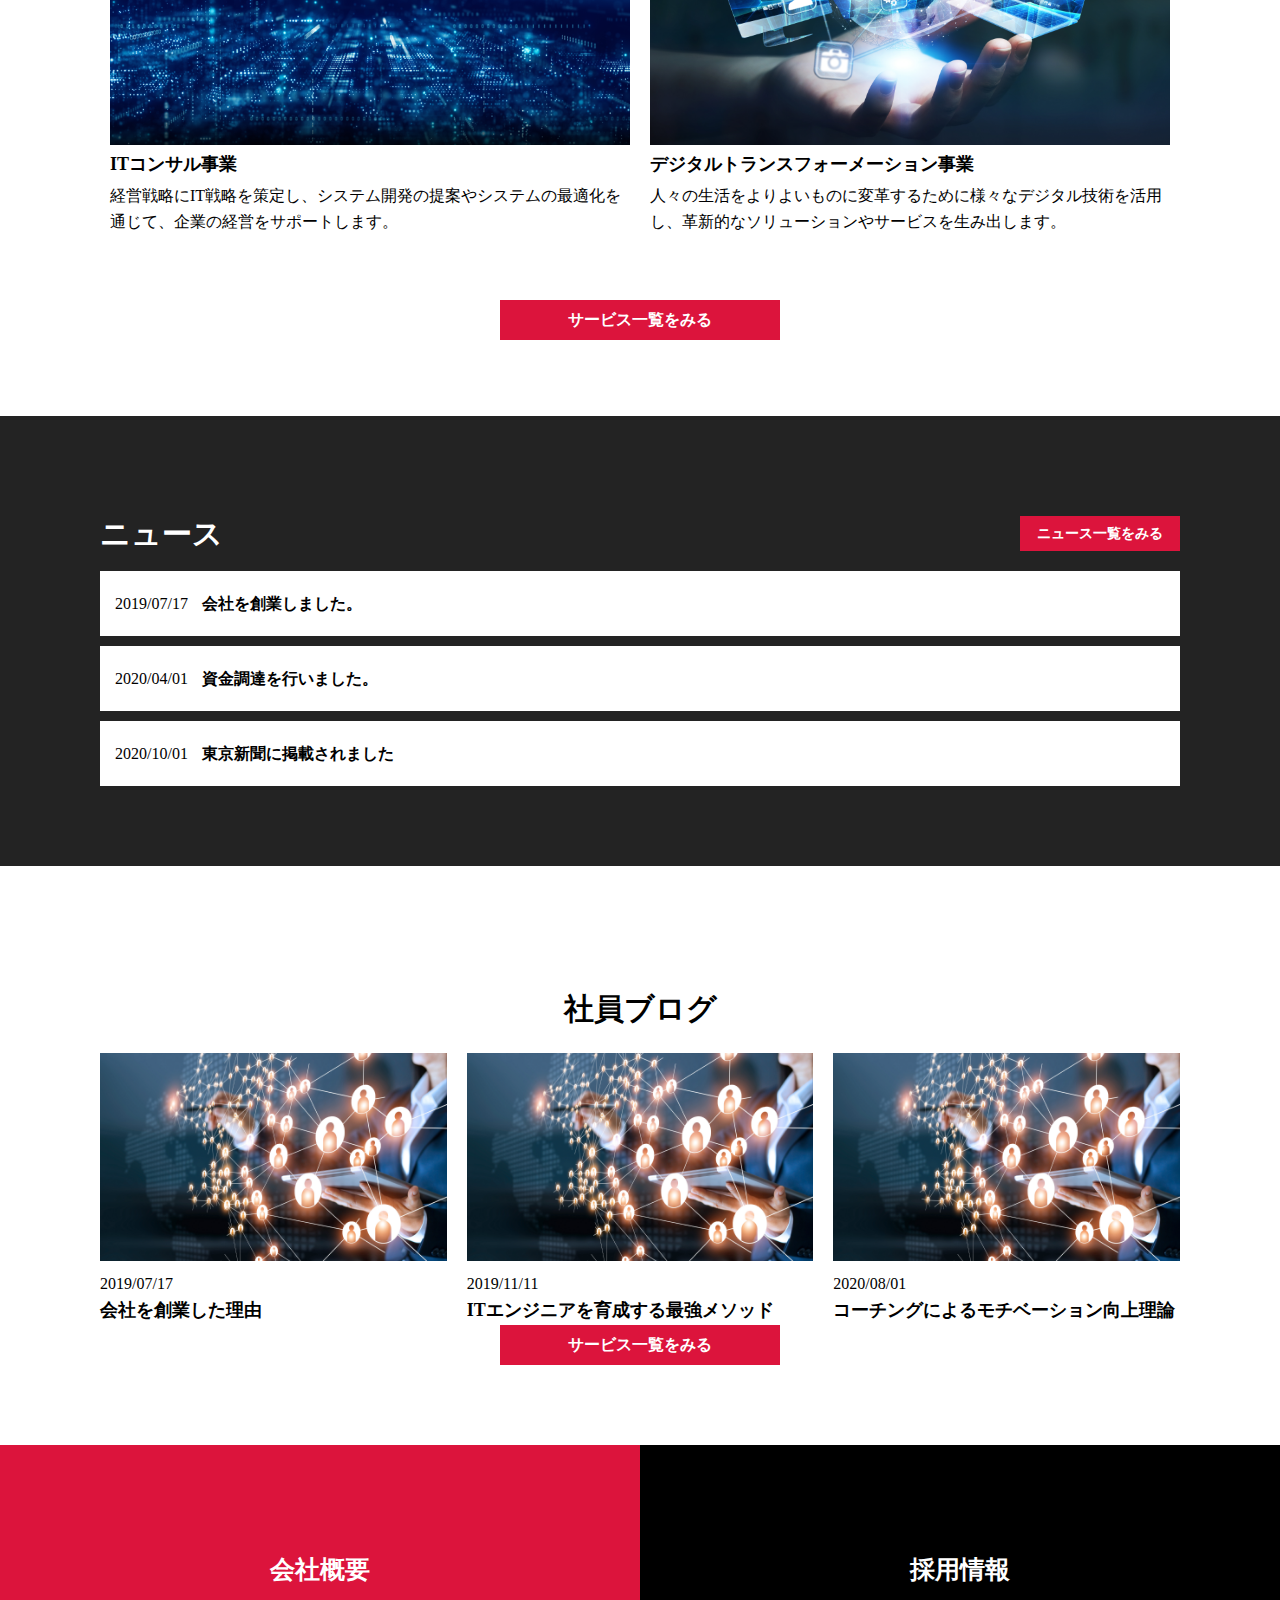
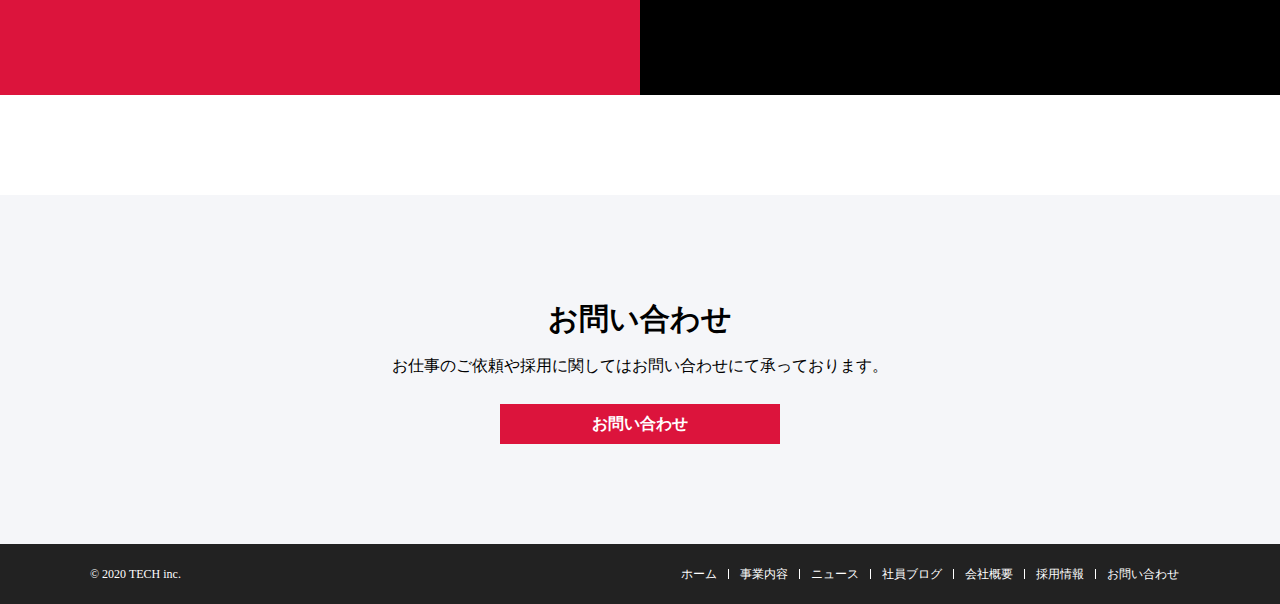
==== commit c94bbeba: "commit" ====
--- a/index.html
+++ b/index.html
@@ -29,6 +29,9 @@
     </h1>
     <h3 class="eyecatch-catchcopyenglish">Solving social issues with the latest technology</h3>
     </div>
+
+
+    
   </div>
   </div>
   <div id="concept">
--- a/css/index.css
+++ b/css/index.css
@@ -250,6 +250,7 @@
   height: 540px;
   background: url(../img/mv.png);
   background-size: cover;
+  position: relative;
 }
 #eyecatch {
   color: white;
@@ -257,7 +258,7 @@
 }
 .eyecatch{width: 100%;
           position: absolute;
-          top: 50%; left: 50%;
+          top: 55%; left: 50%;
           transform: translate(-50%,-50%);}
 .eyecatch-catchcopy {
   font-size: 50px;
@@ -460,6 +461,7 @@
 @media screen and (max-width : 768px){
 body{width: 100%;}
 /**_____________ハンバーガーメニュー_________**/
+#hamburger{display: block;}
 .hamburger-icon{width: 50px;
            height: 50px;
            position: fixed;
